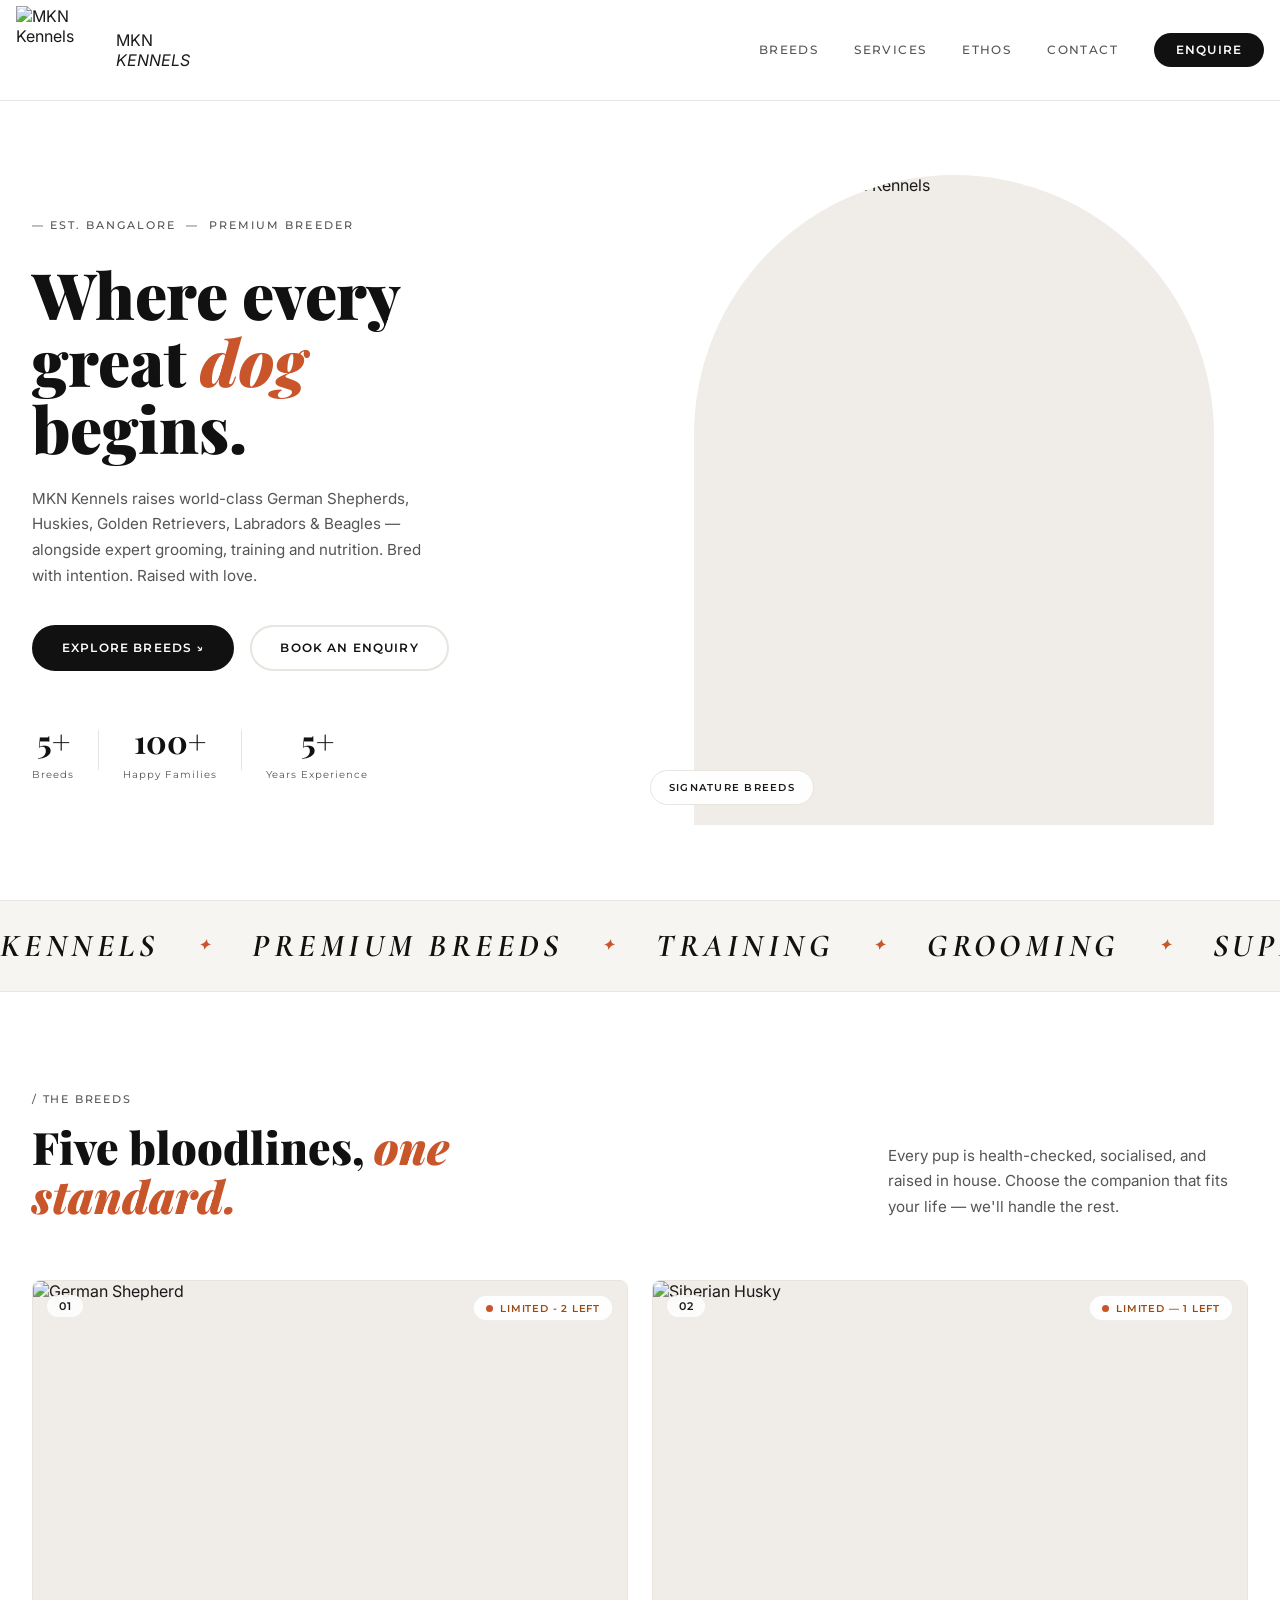
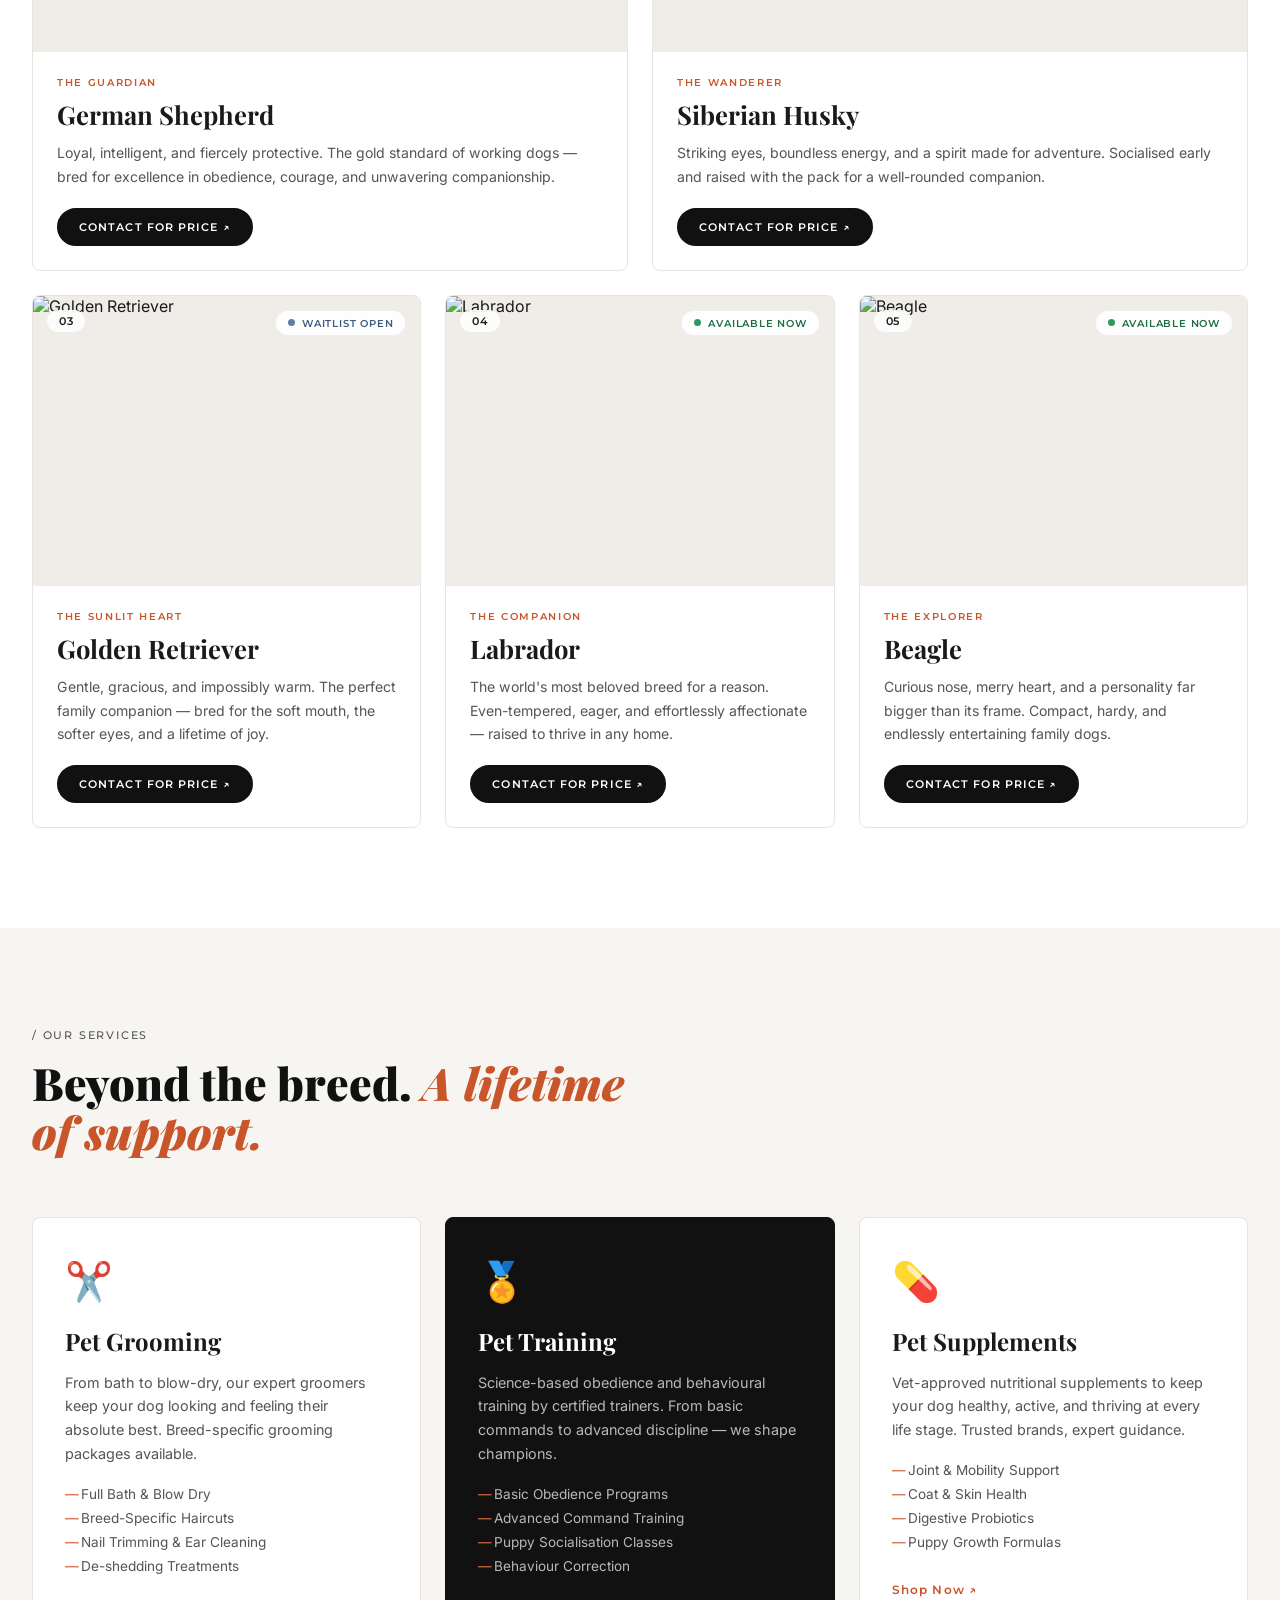
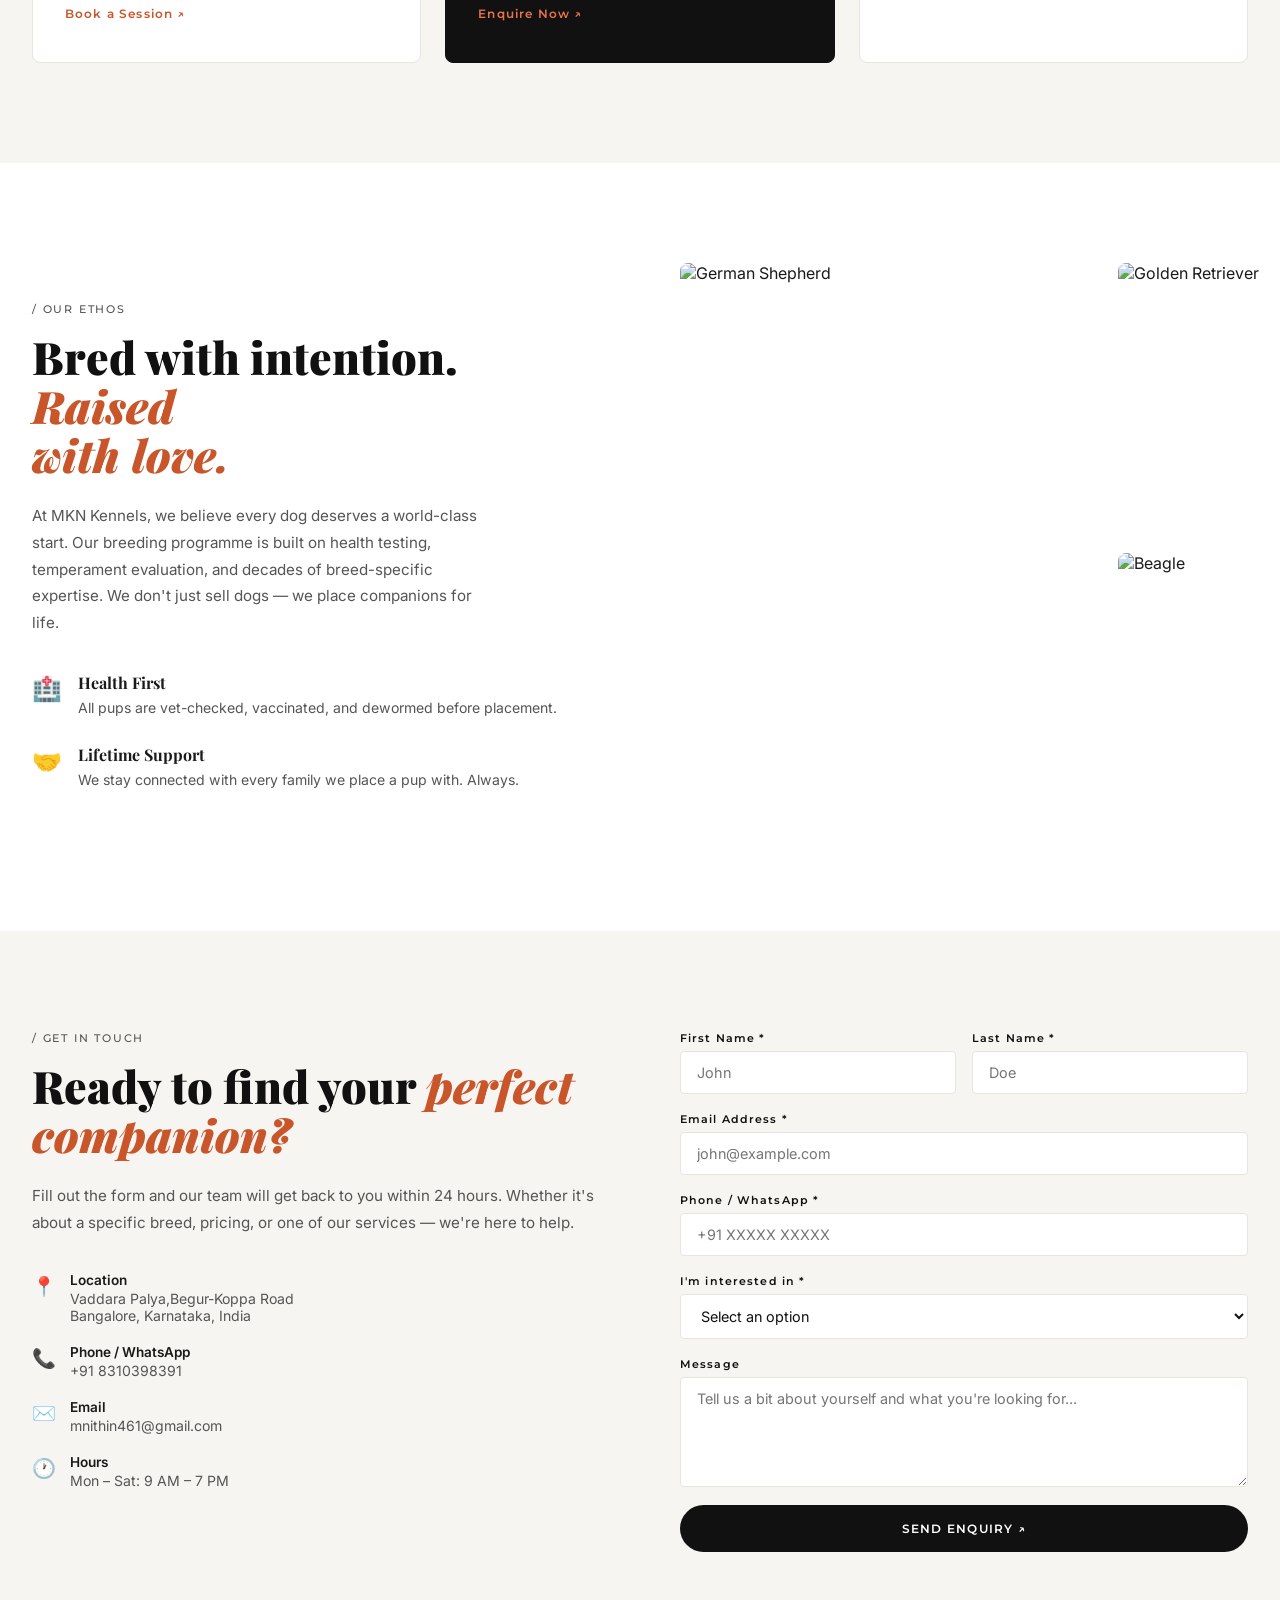
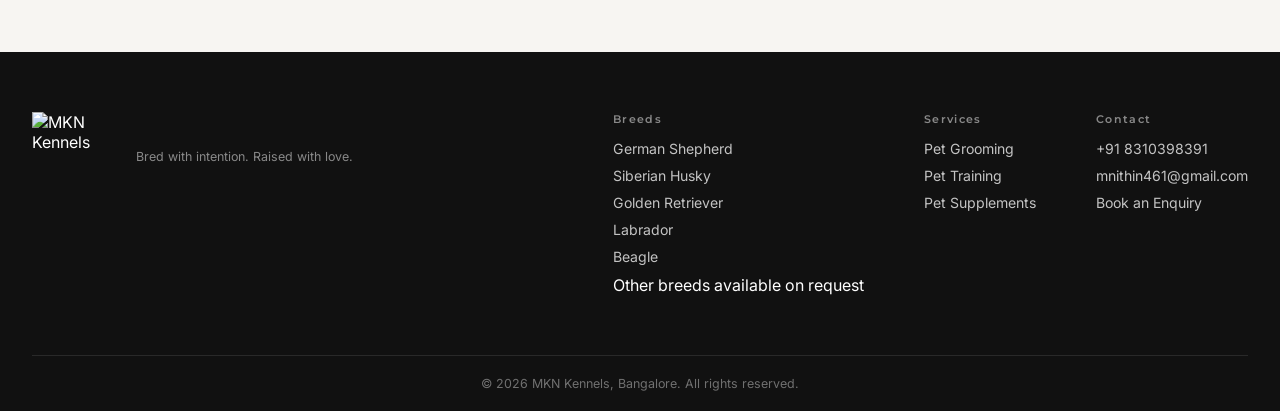
==== index.html @ b9feb721 "Add files via upload" ====
<!DOCTYPE html>
<html lang="en">
<head>
  <meta charset="UTF-8" />
  <link rel="icon" type="image/png" href="images/favicon.png" />
  <meta name="viewport" content="width=device-width, initial-scale=1.0" />
  <title>MKN Kennels — Premium Dog Breeders, Bangalore</title>
  <meta name="description" content="MKN Kennels — World-class German Shepherds, Huskies, Golden Retrievers, Labradors & Beagles. Expert grooming, training and nutrition. Bred with intention. Raised with love." />
  <link rel="preconnect" href="https://fonts.googleapis.com" />
  <link rel="preconnect" href="https://fonts.gstatic.com" crossorigin />
  <link href="https://fonts.googleapis.com/css2?family=Cormorant+Garamond:ital,wght@1,400;1,500;1,600;1,700&family=Playfair+Display:ital,wght@0,400;0,700;0,900;1,400;1,700&family=Inter:wght@300;400;500;600&family=Montserrat:wght@400;500;600;700&display=swap" rel="stylesheet" />
  <link rel="stylesheet" href="style.css" />
  <link rel="stylesheet" href="animations.css" />
</head>
<body>

  <!-- ===== NAVBAR ===== -->
  <header class="navbar" id="navbar">
    <div class="nav-inner">
      <a href="#home" class="nav-logo">
        <img src="images/logo-black.png" alt="MKN Kennels" class="logo-img" />
        <span class="logo-brand1">
          MKN<br/>
          <em>KENNELS</em><br/>
        </span>
      </a>
      <nav class="nav-links" id="navLinks">
        <a href="#breeds" class="nav-link">BREEDS</a>
        <a href="#services" class="nav-link">SERVICES</a>
        <a href="#ethos" class="nav-link">ETHOS</a>
        <a href="#contact" class="nav-link">CONTACT</a>
        <a href="#enquiry" class="nav-cta" id="enquireBtn">ENQUIRE</a>
      </nav>
      <button class="hamburger" id="hamburger" aria-label="Toggle menu">
        <span></span><span></span><span></span>
      </button>
    </div>
  </header>

  <!-- ===== HERO ===== -->
  <section class="hero" id="home">
    <div class="hero-content">
      <p class="hero-eyebrow">— EST. BANGALORE &nbsp;— &nbsp;PREMIUM BREEDER</p>
      <h1 class="hero-heading">
        Where every<br />
        great <em>dog</em><br />
        begins.
      </h1>
      <p class="hero-sub">MKN Kennels raises world-class German Shepherds, Huskies, Golden Retrievers, Labradors &amp; Beagles — alongside expert grooming, training and nutrition. Bred with intention. Raised with love.</p>
      <div class="hero-actions">
        <a href="#breeds" class="btn-dark">EXPLORE BREEDS ↘</a>
        <a href="#enquiry" class="btn-ghost">BOOK AN ENQUIRY</a>
      </div>
      <div class="hero-stats">
        <div class="stat">
          <span class="stat-num">5+</span>
          <span class="stat-label">Breeds</span>
        </div>
        <div class="stat-divider"></div>
        <div class="stat">
          <span class="stat-num">100+</span>
          <span class="stat-label">Happy Families</span>
        </div>
        <div class="stat-divider"></div>
        <div class="stat">
          <span class="stat-num">5+</span>
          <span class="stat-label">Years Experience</span>
        </div>
      </div>
    </div>
    <div class="hero-image-wrap">
      <div class="hero-image-frame">
        <img src="images/hero_dog.png" alt="Beautiful dog at MKN Kennels" class="hero-img" />
      </div>
      <div class="hero-badge">SIGNATURE BREEDS</div>
    </div>
  </section>

  <!-- ===== MARQUEE TICKER ===== -->
  <div class="marquee-wrap">
    <div class="marquee-track">
      <span>KENNELS</span><span class="dot">✦</span>
      <span>PREMIUM BREEDS</span><span class="dot">✦</span>
      <span>TRAINING</span><span class="dot">✦</span>
      <span>GROOMING</span><span class="dot">✦</span>
      <span>SUPPLEMENTS</span><span class="dot">✦</span>
      <span>KENNELS</span><span class="dot">✦</span>
      <span>PREMIUM BREEDS</span><span class="dot">✦</span>
      <span>TRAINING</span><span class="dot">✦</span>
      <span>GROOMING</span><span class="dot">✦</span>
      <span>SUPPLEMENTS</span><span class="dot">✦</span>
      <span>KENNELS</span><span class="dot">✦</span>
      <span>PREMIUM BREEDS</span><span class="dot">✦</span>
      <span>TRAINING</span><span class="dot">✦</span>
      <span>GROOMING</span><span class="dot">✦</span>
      <span>SUPPLEMENTS</span><span class="dot">✦</span>
    </div>
  </div>

  <!-- ===== BREEDS ===== -->
  <section class="breeds-section" id="breeds">
    <div class="breeds-header">
      <div class="breeds-header-left">
        <p class="section-label">/ THE BREEDS</p>
        <h2 class="section-heading">Five bloodlines, <em>one<br />standard.</em></h2>
      </div>
      <div class="breeds-header-right">
        <p>Every pup is health-checked, socialised, and raised in house. Choose the companion that fits your life — we'll handle the rest.</p>
      </div>
    </div>

    <!-- Top row: 2 breeds -->
    <div class="breeds-grid-top">
      <!-- German Shepherd -->
      <article class="breed-card breed-large" id="breed-gs">
        <div class="breed-img-wrap">
          <span class="breed-num">01</span>
          <img src="images/german_shepherd.png" alt="German Shepherd" class="breed-img" />
        </div>
        <div class="breed-info">
          <p class="breed-sub">THE GUARDIAN</p>
          <h3 class="breed-name">German Shepherd</h3>
          <p class="breed-desc">Loyal, intelligent, and fiercely protective. The gold standard of working dogs — bred for excellence in obedience, courage, and unwavering companionship.</p>
          <a href="#enquiry" class="btn-dark breed-btn">CONTACT FOR PRICE ↗</a>
        </div>
      </article>
      <!-- Husky -->
      <article class="breed-card breed-large" id="breed-husky">
        <div class="breed-img-wrap">
          <span class="breed-num">02</span>
          <img src="images/husky.png" alt="Siberian Husky" class="breed-img" />
        </div>
        <div class="breed-info">
          <p class="breed-sub">THE WANDERER</p>
          <h3 class="breed-name">Siberian Husky</h3>
          <p class="breed-desc">Striking eyes, boundless energy, and a spirit made for adventure. Socialised early and raised with the pack for a well-rounded companion.</p>
          <a href="#enquiry" class="btn-dark breed-btn">CONTACT FOR PRICE ↗</a>
        </div>
      </article>
    </div>

    <!-- Bottom row: 3 breeds -->
    <div class="breeds-grid-bottom">
      <!-- Golden Retriever -->
      <article class="breed-card" id="breed-gr">
        <div class="breed-img-wrap">
          <span class="breed-num">03</span>
          <img src="images/golden_retriever.png" alt="Golden Retriever" class="breed-img" />
        </div>
        <div class="breed-info">
          <p class="breed-sub">THE SUNLIT HEART</p>
          <h3 class="breed-name">Golden Retriever</h3>
          <p class="breed-desc">Gentle, gracious, and impossibly warm. The perfect family companion — bred for the soft mouth, the softer eyes, and a lifetime of joy.</p>
          <a href="#enquiry" class="btn-dark breed-btn">CONTACT FOR PRICE ↗</a>
        </div>
      </article>
      <!-- Labrador -->
      <article class="breed-card" id="breed-lab">
        <div class="breed-img-wrap">
          <span class="breed-num">04</span>
          <img src="images/labrador.png" alt="Labrador" class="breed-img" />
        </div>
        <div class="breed-info">
          <p class="breed-sub">THE COMPANION</p>
          <h3 class="breed-name">Labrador</h3>
          <p class="breed-desc">The world's most beloved breed for a reason. Even-tempered, eager, and effortlessly affectionate — raised to thrive in any home.</p>
          <a href="#enquiry" class="btn-dark breed-btn">CONTACT FOR PRICE ↗</a>
        </div>
      </article>
      <!-- Beagle -->
      <article class="breed-card" id="breed-beagle">
        <div class="breed-img-wrap">
          <span class="breed-num">05</span>
          <img src="images/beagle.png" alt="Beagle" class="breed-img" />
        </div>
        <div class="breed-info">
          <p class="breed-sub">THE EXPLORER</p>
          <h3 class="breed-name">Beagle</h3>
          <p class="breed-desc">Curious nose, merry heart, and a personality far bigger than its frame. Compact, hardy, and endlessly entertaining family dogs.</p>
          <a href="#enquiry" class="btn-dark breed-btn">CONTACT FOR PRICE ↗</a>
        </div>
      </article>
    </div>
  </section>

  <!-- ===== SERVICES ===== -->
  <section class="services-section" id="services">
    <div class="services-header">
      <p class="section-label">/ OUR SERVICES</p>
      <h2 class="section-heading">Beyond the breed. <em>A lifetime<br />of support.</em></h2>
    </div>
    <div class="services-grid">
      <!-- Grooming -->
      <div class="service-card" id="service-grooming">
        <div class="service-icon">✂️</div>
        <h3 class="service-title">Pet Grooming</h3>
        <p class="service-desc">From bath to blow-dry, our expert groomers keep your dog looking and feeling their absolute best. Breed-specific grooming packages available.</p>
        <ul class="service-list">
          <li>Full Bath & Blow Dry</li>
          <li>Breed-Specific Haircuts</li>
          <li>Nail Trimming & Ear Cleaning</li>
          <li>De-shedding Treatments</li>
        </ul>
        <a href="#enquiry" class="service-link">Book a Session ↗</a>
      </div>
      <!-- Training -->
      <div class="service-card service-card--accent" id="service-training">
        <div class="service-icon">🏅</div>
        <h3 class="service-title">Pet Training</h3>
        <p class="service-desc">Science-based obedience and behavioural training by certified trainers. From basic commands to advanced discipline — we shape champions.</p>
        <ul class="service-list">
          <li>Basic Obedience Programs</li>
          <li>Advanced Command Training</li>
          <li>Puppy Socialisation Classes</li>
          <li>Behaviour Correction</li>
        </ul>
        <a href="#enquiry" class="service-link">Enquire Now ↗</a>
      </div>
      <!-- Supplements -->
      <div class="service-card" id="service-supplements">
        <div class="service-icon">💊</div>
        <h3 class="service-title">Pet Supplements</h3>
        <p class="service-desc">Vet-approved nutritional supplements to keep your dog healthy, active, and thriving at every life stage. Trusted brands, expert guidance.</p>
        <ul class="service-list">
          <li>Joint & Mobility Support</li>
          <li>Coat & Skin Health</li>
          <li>Digestive Probiotics</li>
          <li>Puppy Growth Formulas</li>
        </ul>
        <a href="#enquiry" class="service-link">Shop Now ↗</a>
      </div>
    </div>
  </section>

  <!-- ===== ETHOS ===== -->
  <section class="ethos-section" id="ethos">
    <div class="ethos-inner">
      <div class="ethos-left">
        <p class="section-label">/ OUR ETHOS</p>
        <h2 class="section-heading">Bred with intention. <em>Raised<br />with love.</em></h2>
        <p class="ethos-body">At MKN Kennels, we believe every dog deserves a world-class start. Our breeding programme is built on health testing, temperament evaluation, and decades of breed-specific expertise. We don't just sell dogs — we place companions for life.</p>
        <div class="ethos-pillars">
          <div class="pillar">
            <span class="pillar-icon">🏥</span>
            <div>
              <strong>Health First</strong>
              <p>All pups are vet-checked, vaccinated, and dewormed before placement.</p>
            </div>
          </div>
          <div class="pillar">
            <span class="pillar-icon">🤝</span>
            <div>
              <strong>Lifetime Support</strong>
              <p>We stay connected with every family we place a pup with. Always.</p>
            </div>
          </div>
        </div>
      </div>
      <div class="ethos-right">
        <div class="ethos-image-grid">
          <img src="images/german_shepherd.png" alt="German Shepherd" class="ethos-img ethos-img-1" />
          <img src="images/golden_retriever.png" alt="Golden Retriever" class="ethos-img ethos-img-2" />
          <img src="images/beagle.png" alt="Beagle" class="ethos-img ethos-img-3" />
        </div>
      </div>
    </div>
  </section>

  <!-- ===== ENQUIRY FORM ===== -->
  <section class="enquiry-section" id="enquiry">
    <div class="enquiry-inner">
      <div class="enquiry-left">
        <p class="section-label">/ GET IN TOUCH</p>
        <h2 class="section-heading">Ready to find your <em>perfect<br />companion?</em></h2>
        <p class="enquiry-body">Fill out the form and our team will get back to you within 24 hours. Whether it's about a specific breed, pricing, or one of our services — we're here to help.</p>
        <!-- Contact Info -->
        <div class="contact-info" id="contact">
          <div class="contact-item">
            <span class="contact-icon">📍</span>
            <div>
              <strong>Location</strong>
              <p>Vaddara Palya,Begur-Koppa Road</p>
              <p>Bangalore, Karnataka, India</p>
            </div>
          </div>
          <div class="contact-item">
            <span class="contact-icon">📞</span>
            <div>
              <strong>Phone / WhatsApp</strong>
              <p><a href="tel:+918310398391">+91 8310398391</a></p>
            </div>
          </div>
          <div class="contact-item">
            <span class="contact-icon">✉️</span>
            <div>
              <strong>Email</strong>
              <p><a href="mailto:mnithin461@gmail.com">mnithin461@gmail.com</a></p>
            </div>
          </div>
          <div class="contact-item">
            <span class="contact-icon">🕐</span>
            <div>
              <strong>Hours</strong>
              <p>Mon – Sat: 9 AM – 7 PM</p>
            </div>
          </div>
        </div>
      </div>
      <div class="enquiry-right">
        <form class="enquiry-form" id="enquiryForm" novalidate>
          <div class="form-row">
            <div class="form-group">
              <label for="firstName">First Name *</label>
              <input type="text" id="firstName" name="firstName" placeholder="John" required />
            </div>
            <div class="form-group">
              <label for="lastName">Last Name *</label>
              <input type="text" id="lastName" name="lastName" placeholder="Doe" required />
            </div>
          </div>
          <div class="form-group">
            <label for="email">Email Address *</label>
            <input type="email" id="email" name="email" placeholder="john@example.com" required />
          </div>
          <div class="form-group">
            <label for="phone">Phone / WhatsApp *</label>
            <input type="tel" id="phone" name="phone" placeholder="+91 XXXXX XXXXX" required />
          </div>
          <div class="form-group">
            <label for="interest">I'm interested in *</label>
            <select id="interest" name="interest" required>
              <option value="" disabled selected>Select an option</option>
              <option value="german-shepherd">German Shepherd Puppy</option>
              <option value="husky">Siberian Husky Puppy</option>
              <option value="golden-retriever">Golden Retriever Puppy</option>
              <option value="labrador">Labrador Puppy</option>
              <option value="beagle">Beagle Puppy</option>
              <option value="other-breed">Other Breed / General Enquiry</option>
              <option value="grooming">Pet Grooming Service</option>
              <option value="training">Pet Training Service</option>
              <option value="supplements">Pet Supplements</option>
              <option value="other">Other / General Enquiry</option>
            </select>
          </div>
          <div class="form-group">
            <label for="message">Message</label>
            <textarea id="message" name="message" rows="4" placeholder="Tell us a bit about yourself and what you're looking for..."></textarea>
          </div>
          <button type="submit" class="btn-dark form-submit" id="submitBtn">SEND ENQUIRY ↗</button>
          <div class="form-success" id="formSuccess">
            <span>✅</span> Thank you! We'll be in touch within 24 hours.
          </div>
        </form>
      </div>
    </div>
  </section>

  <!-- ===== FOOTER ===== -->
  <footer class="footer">
    <div class="footer-inner">
      <div class="footer-brand">
        <img src="images/logo-gold.png" alt="MKN Kennels" class="footer-logo" />
        <div>
          <span class="footer-tagline">Bred with intention. Raised with love.</span>
        </div>
      </div>
      <div class="footer-links">
        <div class="footer-col">
          <h4>Breeds</h4>
          <a href="#breed-gs">German Shepherd</a>
          <a href="#breed-husky">Siberian Husky</a>
          <a href="#breed-gr">Golden Retriever</a>
          <a href="#breed-lab">Labrador</a>
          <a href="#breed-beagle">Beagle</a>
          <p> Other breeds available on request</p>
        </div>
        <div class="footer-col">
          <h4>Services</h4>
          <a href="#service-grooming">Pet Grooming</a>
          <a href="#service-training">Pet Training</a>
          <a href="#service-supplements">Pet Supplements</a>
        </div>
        <div class="footer-col">
          <h4>Contact</h4>
          <a href="tel:+918310398391">+91 8310398391</a>
          <a href="mailto:mnithin461@gmail.com">mnithin461@gmail.com</a>
          <a href="#enquiry">Book an Enquiry</a>
        </div>
      </div>
    </div>
    <div class="footer-bottom">
      <p>© 2026 MKN Kennels, Bangalore. All rights reserved.</p>
    </div>
  </footer>

  <script src="breeds.js"></script>
  <script src="script.js"></script>
</body>
</html>
---- style.css ----
/* ===== RESET & BASE ===== */
*, *::before, *::after { box-sizing: border-box; margin: 0; padding: 0; }
html { scroll-behavior: smooth; font-size: 16px; }
body { font-family: 'Inter', sans-serif; background: #fff; color: #1a1a1a; overflow-x: hidden; }
img { display: block; max-width: 100%; }
a { text-decoration: none; color: inherit; }

/* ===== DESIGN TOKENS ===== */
:root {
  --accent: #C9552A;
  --accent-light: #e8734a;
  --dark: #111111;
  --mid: #555;
  --light-bg: #f7f5f2;
  --border: #e8e4df;
  --radius: 4px;
  --serif: 'Playfair Display', serif;
  --sans: 'Inter', sans-serif;
  --caps: 'Montserrat', sans-serif;
}

/* ===== NAVBAR ===== */
.navbar {
  position: fixed; top: 0; left: 0; right: 0; z-index: 100;
  background: rgba(255,255,255,0.96);
  backdrop-filter: blur(0.1px);
  border-bottom: 1px solid var(--border);
  transition: box-shadow 0.3s;
}
.navbar.scrolled { box-shadow: 0 2px 20px rgba(0,0,0,0.08); }
.nav-inner {
  width: 100%;
  margin: 0;
  padding: 0 16px;
  display: flex; align-items: center; justify-content: space-between;
  height: 100px;
}
.nav-logo { display: flex; align-items: center; gap: 12px; }
.logo-img { width: 88px; height: 88px; object-fit: contain; }
.brand-name {
    display: flex;
    flex-direction: column;
    justify-content: center;
    line-height: 0.9;
}

.brand-top {
    font-size: 34px;
    font-weight: 900;
    color: #ff8c00;
    text-transform: uppercase;
}

.brand-bottom {
    font-size: 16px;
    font-weight: 700;
    color: #f5f5f5;
    letter-spacing: 4px;
    text-transform: uppercase;
}
.nav-links { display: flex; align-items: center; gap: 36px; }
.nav-link {
  font-family: var(--caps); font-size: 0.72rem; font-weight: 500;
  letter-spacing: 0.12em; color: var(--mid);
  transition: color 0.2s;
}
.nav-link:hover { color: var(--dark); }
.nav-cta {
  font-family: var(--caps); font-size: 0.72rem; font-weight: 600;
  letter-spacing: 0.1em; background: var(--dark); color: #fff;
  padding: 10px 22px; border-radius: 100px;
  transition: background 0.2s, transform 0.2s;
}
.nav-cta:hover { background: var(--accent); transform: translateY(-1px); }
.hamburger {
  display: none; flex-direction: column; gap: 5px;
  background: none; border: none; cursor: pointer; padding: 4px;
}
.hamburger span {
  display: block; width: 24px; height: 2px; background: var(--dark);
  transition: all 0.3s;
}
.hamburger.open span:nth-child(1) { transform: translateY(7px) rotate(45deg); }
.hamburger.open span:nth-child(2) { opacity: 0; }
.hamburger.open span:nth-child(3) { transform: translateY(-7px) rotate(-45deg); }

/* ===== HERO ===== */
.hero {
  min-height: 100vh; padding-top: 100px;
  display: grid; grid-template-columns: 1fr 1fr;
  align-items: center; max-width: 1280px; margin: 0 auto;
  padding-left: 32px; padding-right: 32px;
  gap: 40px;
}
.hero-content { padding: 60px 0; }
.hero-eyebrow {
  font-family: var(--caps); font-size: 0.7rem; font-weight: 500;
  letter-spacing: 0.18em; color: var(--mid); margin-bottom: 28px;
  display: flex; align-items: center; gap: 8px;
}
.hero-heading {
  font-family: var(--serif); font-size: clamp(2.8rem, 5vw, 4.2rem);
  font-weight: 900; line-height: 1.05; margin-bottom: 24px; color: var(--dark);
}
.hero-heading em { font-style: italic; color: var(--accent); }
.hero-sub { font-size: 0.95rem; line-height: 1.7; color: var(--mid); max-width: 400px; margin-bottom: 36px; }
.hero-actions { display: flex; gap: 16px; flex-wrap: wrap; margin-bottom: 48px; }
.btn-dark {
  font-family: var(--caps); font-size: 0.72rem; font-weight: 600;
  letter-spacing: 0.1em; background: var(--dark); color: #fff;
  padding: 14px 28px; border-radius: 100px; border: 2px solid var(--dark);
  cursor: pointer; transition: all 0.25s; display: inline-block;
}
.btn-dark:hover { background: var(--accent); border-color: var(--accent); transform: translateY(-2px); }
.btn-ghost {
  font-family: var(--caps); font-size: 0.72rem; font-weight: 600;
  letter-spacing: 0.1em; background: transparent; color: var(--dark);
  padding: 14px 28px; border-radius: 100px; border: 2px solid var(--border);
  cursor: pointer; transition: all 0.25s; display: inline-block;
}
.btn-ghost:hover { border-color: var(--dark); }
.hero-stats { display: flex; align-items: center; gap: 24px; }
.stat { text-align: center; }
.stat-num { font-family: var(--serif); font-size: 2rem; font-weight: 700; color: var(--dark); display: block; }
.stat-label { font-family: var(--caps); font-size: 0.65rem; letter-spacing: 0.1em; color: var(--mid); }
.stat-divider { width: 1px; height: 40px; background: var(--border); }
.hero-image-wrap { position: relative; display: flex; justify-content: center; align-items: flex-end; padding: 60px 0; }
.hero-image-frame {
  width: 100%; max-width: 520px;
  border-radius: 260px 260px 0 0;
  overflow: hidden; background: #f0ece8;
  aspect-ratio: 4/5;
}
.hero-img { width: 100%; height: 100%; object-fit: cover; }
.hero-badge {
  position: absolute; bottom: 80px; left: -10px;
  font-family: var(--caps); font-size: 0.65rem; font-weight: 600;
  letter-spacing: 0.12em; background: rgba(255,255,255,0.92);
  border: 1px solid var(--border); padding: 10px 18px;
  border-radius: 100px; backdrop-filter: blur(4px);
}

/* ===== MARQUEE ===== */
.marquee-wrap {
  background: var(--light-bg); border-top: 1px solid var(--border); border-bottom: 1px solid var(--border);
  overflow: hidden; padding: 32px 0;
}
.marquee-track {
  display: flex; gap: 40px; align-items: center;
  animation: marquee 25s linear infinite;
  width: max-content;
  white-space: nowrap;
}
.marquee-track span {
  font-family: 'Cormorant Garamond', serif; font-size: 2.0rem; font-weight: 800;
  font-style: italic; letter-spacing: 0.14em; color: var(--dark); text-transform: uppercase;
  line-height: 0.8;
}
.marquee-track .dot { color: var(--accent); font-size: 0.9rem; }
@keyframes marquee { from { transform: translateX(0); } to { transform: translateX(-33.33%); } }

/* ===== SECTION COMMON ===== */
.section-label {
  font-family: var(--caps); font-size: 0.7rem; font-weight: 500;
  letter-spacing: 0.16em; color: var(--mid); margin-bottom: 16px;
}
.section-heading {
  font-family: var(--serif); font-size: clamp(2rem, 3.5vw, 3rem);
  font-weight: 900; line-height: 1.1; color: var(--dark);
}
.section-heading em { font-style: italic; color: var(--accent); }

/* ===== BREEDS ===== */
.breeds-section { max-width: 1280px; margin: 0 auto; padding: 100px 32px; }
.breeds-header {
  display: flex; justify-content: space-between; align-items: flex-end;
  margin-bottom: 60px; gap: 40px; flex-wrap: wrap;
}
.breeds-header-right { max-width: 360px; font-size: 0.95rem; line-height: 1.7; color: var(--mid); }
.breeds-grid-top { display: grid; grid-template-columns: 1fr 1fr; gap: 24px; margin-bottom: 24px; }
.breeds-grid-bottom { display: grid; grid-template-columns: repeat(3, 1fr); gap: 24px; }
.breed-card {
  background: #fff; border: 1px solid var(--border); border-radius: 8px;
  overflow: hidden; transition: transform 0.3s, box-shadow 0.3s;
}
.breed-card:hover { transform: translateY(-6px); box-shadow: 0 20px 50px rgba(0,0,0,0.1); }
.breed-img-wrap { position: relative; aspect-ratio: 4/3; overflow: hidden; background: #f0ece8; }
.breed-large .breed-img-wrap { aspect-ratio: 16/10; }
.breed-img { width: 100%; height: 100%; object-fit: cover; transition: transform 0.5s; }
.breed-card:hover .breed-img { transform: scale(1.04); }
.breed-num {
  position: absolute; top: 14px; left: 14px; z-index: 2;
  font-family: var(--caps); font-size: 0.7rem; font-weight: 600;
  background: rgba(255,255,255,0.85); border-radius: 100px;
  padding: 4px 12px; letter-spacing: 0.06em;
  backdrop-filter: blur(4px);
}
.breed-availability {
  position: absolute; top: 14px; right: 14px; z-index: 2;
  display: inline-flex; align-items: center; gap: 7px;
  font-family: var(--caps); font-size: 0.62rem; font-weight: 600;
  letter-spacing: 0.08em; text-transform: uppercase;
  padding: 6px 12px; border-radius: 100px;
  background: rgba(255,255,255,0.92); backdrop-filter: blur(4px);
  border: 1px solid rgba(0,0,0,0.06);
}
.breed-availability-dot {
  width: 7px; height: 7px; border-radius: 50%; flex-shrink: 0;
}
.breed-availability--available { color: #1f6b45; }
.breed-availability--available .breed-availability-dot { background: #2d9a62; }
.breed-availability--limited { color: #9a4a12; }
.breed-availability--limited .breed-availability-dot { background: var(--accent); }
.breed-availability--waitlist { color: #3d5a80; }
.breed-availability--waitlist .breed-availability-dot { background: #5b7fa5; }
.breed-availability--unavailable { color: #666; }
.breed-availability--unavailable .breed-availability-dot { background: #999; }
.breed-card--unavailable { opacity: 0.82; }
.breed-card--unavailable .breed-btn {
  background: #888; pointer-events: none; cursor: not-allowed;
}
.breed-info { padding: 24px; }
.breed-sub {
  font-family: var(--caps); font-size: 0.65rem; font-weight: 600;
  letter-spacing: 0.16em; color: var(--accent); margin-bottom: 8px; text-transform: uppercase;
}
.breed-name { font-family: var(--serif); font-size: 1.6rem; font-weight: 700; margin-bottom: 10px; }
.breed-desc { font-size: 0.88rem; line-height: 1.65; color: var(--mid); margin-bottom: 20px; }
.breed-btn { font-size: 0.68rem; padding: 10px 20px; }

/* ===== SERVICES ===== */
.services-section { background: var(--light-bg); padding: 100px 32px; }
.services-header { max-width: 1280px; margin: 0 auto 60px; }
.services-grid {
  max-width: 1280px; margin: 0 auto;
  display: grid; grid-template-columns: repeat(3, 1fr); gap: 24px;
}
.service-card {
  background: #fff; border: 1px solid var(--border); border-radius: 8px;
  padding: 40px 32px; transition: transform 0.3s, box-shadow 0.3s;
}
.service-card:hover { transform: translateY(-6px); box-shadow: 0 20px 50px rgba(0,0,0,0.08); }
.service-card--accent { background: var(--dark); color: #fff; border-color: var(--dark); }
.service-card--accent .service-desc,
.service-card--accent .service-list li { color: rgba(255,255,255,0.7); }
.service-card--accent .service-link { color: var(--accent-light); }
.service-icon { font-size: 2.4rem; margin-bottom: 20px; }
.service-title { font-family: var(--serif); font-size: 1.5rem; font-weight: 700; margin-bottom: 14px; }
.service-desc { font-size: 0.9rem; line-height: 1.65; color: var(--mid); margin-bottom: 20px; }
.service-list { list-style: none; margin-bottom: 28px; display: flex; flex-direction: column; gap: 8px; }
.service-list li {
  font-size: 0.85rem; color: var(--mid); padding-left: 16px; position: relative;
}
.service-list li::before { content: '—'; position: absolute; left: 0; color: var(--accent); }
.service-card--accent .service-list li::before { color: var(--accent-light); }
.service-link {
  font-family: var(--caps); font-size: 0.72rem; font-weight: 600;
  letter-spacing: 0.1em; color: var(--accent);
  transition: gap 0.2s; display: inline-block;
}
.service-link:hover { text-decoration: underline; }

/* ===== ETHOS ===== */
.ethos-section { padding: 100px 32px; }
.ethos-inner {
  max-width: 1280px; margin: 0 auto;
  display: grid; grid-template-columns: 1fr 1fr; gap: 80px; align-items: center;
}
.ethos-body { font-size: 0.95rem; line-height: 1.75; color: var(--mid); margin: 24px 0 36px; max-width: 460px; }
.ethos-pillars { display: flex; flex-direction: column; gap: 24px; }
.pillar { display: flex; align-items: flex-start; gap: 16px; }
.pillar-icon { font-size: 1.5rem; flex-shrink: 0; margin-top: 2px; }
.pillar strong { font-family: var(--serif); font-size: 1rem; display: block; margin-bottom: 4px; }
.pillar p { font-size: 0.88rem; color: var(--mid); line-height: 1.6; }
.ethos-image-grid {
  display: grid; grid-template-columns: 1fr 1fr;
  grid-template-rows: auto auto; gap: 12px;
}
.ethos-img { width: 100%; object-fit: cover; border-radius: 8px; }
.ethos-img-1 { grid-column: 1; grid-row: 1 / 3; aspect-ratio: 3/4; }
.ethos-img-2 { grid-column: 2; grid-row: 1; aspect-ratio: 1; }
.ethos-img-3 { grid-column: 2; grid-row: 2; aspect-ratio: 1; }

/* ===== ENQUIRY ===== */
.enquiry-section { background: var(--light-bg); padding: 100px 32px; }
.enquiry-inner {
  max-width: 1280px; margin: 0 auto;
  display: grid; grid-template-columns: 1fr 1fr; gap: 80px;
}
.enquiry-body { font-size: 0.95rem; line-height: 1.75; color: var(--mid); margin: 24px 0 36px; }
.contact-info { display: flex; flex-direction: column; gap: 20px; }
.contact-item { display: flex; align-items: flex-start; gap: 14px; }
.contact-icon { font-size: 1.2rem; flex-shrink: 0; margin-top: 2px; }
.contact-item strong { font-size: 0.85rem; font-weight: 600; display: block; margin-bottom: 2px; }
.contact-item p, .contact-item a { font-size: 0.88rem; color: var(--mid); }
.contact-item a:hover { color: var(--accent); }

/* FORM */
.enquiry-form { display: flex; flex-direction: column; gap: 18px; }
.form-row { display: grid; grid-template-columns: 1fr 1fr; gap: 16px; }
.form-group { display: flex; flex-direction: column; gap: 6px; }
.form-group label { font-family: var(--caps); font-size: 0.7rem; font-weight: 600; letter-spacing: 0.1em; color: var(--dark); }
.form-group input, .form-group select, .form-group textarea {
  border: 1.5px solid var(--border); border-radius: var(--radius);
  padding: 12px 16px; font-family: var(--sans); font-size: 0.9rem; color: var(--dark);
  background: #fff; transition: border-color 0.2s, box-shadow 0.2s;
  outline: none; width: 100%;
}
.form-group input:focus, .form-group select:focus, .form-group textarea:focus {
  border-color: var(--dark); box-shadow: 0 0 0 3px rgba(17,17,17,0.06);
}
.form-group textarea { resize: vertical; min-height: 110px; }
.form-submit { width: 100%; justify-content: center; font-size: 0.78rem; padding: 16px; border: none; }
.form-success {
  display: none; background: #edf7f0; border: 1px solid #b2e0c2;
  color: #1a6e36; padding: 14px 20px; border-radius: var(--radius);
  font-size: 0.9rem; align-items: center; gap: 8px;
}
.form-success.show { display: flex; }

/* ===== FOOTER ===== */
.footer { background: var(--dark); color: #fff; padding: 60px 32px 0; }
.footer-inner {
  max-width: 1280px; margin: 0 auto;
  display: flex; justify-content: space-between; gap: 60px;
  padding-bottom: 60px; border-bottom: 1px solid rgba(255,255,255,0.1);
  flex-wrap: wrap;
}
.footer-brand { display: flex; align-items: center; gap: 14px; align-self: flex-start; }
.footer-logo { width: 90px; height: 90px; object-fit: contain; }
.footer-tagline { display: block; font-size: 0.78rem; color: rgba(255,255,255,0.5); }
.footer-links { display: flex; gap: 60px; flex-wrap: wrap; }
.footer-col { display: flex; flex-direction: column; gap: 10px; }
.footer-col h4 { font-family: var(--caps); font-size: 0.7rem; font-weight: 600; letter-spacing: 0.12em; color: rgba(255,255,255,0.5); margin-bottom: 4px; }
.footer-col a { font-size: 0.88rem; color: rgba(255,255,255,0.75); transition: color 0.2s; }
.footer-col a:hover { color: var(--accent-light); }
.footer-bottom { max-width: 1280px; margin: 0 auto; padding: 20px 0; text-align: center; }
.footer-bottom p { font-size: 0.78rem; color: rgba(255,255,255,0.4); }

/* ===== RESPONSIVE ===== */
@media (max-width: 1024px) {
  .breeds-grid-bottom { grid-template-columns: 1fr 1fr; }
  .services-grid { grid-template-columns: 1fr 1fr; }
  .ethos-inner { gap: 48px; }
}

@media (max-width: 768px) {
  .nav-links { display: none; flex-direction: column; position: absolute; top: 72px; left: 0; right: 0; background: #fff; padding: 20px 32px 32px; border-bottom: 1px solid var(--border); gap: 20px; }
  .nav-links.open { display: flex; }
  .hamburger { display: flex; }

  .hero { grid-template-columns: 1fr; min-height: auto; padding: 100px 24px 60px; text-align: center; }
  .hero-image-wrap { display: none; }
  .hero-sub { max-width: 100%; }
  .hero-eyebrow { justify-content: center; }
  .hero-actions { justify-content: center; }
  .hero-stats { justify-content: center; }

  .breeds-section { padding: 60px 24px; }
  .breeds-header { flex-direction: column; align-items: flex-start; margin-bottom: 36px; }
  .breeds-grid-top { grid-template-columns: 1fr; }
  .breeds-grid-bottom { grid-template-columns: 1fr; }

  .services-section { padding: 60px 24px; }
  .services-grid { grid-template-columns: 1fr; }

  .ethos-section { padding: 60px 24px; }
  .ethos-inner { grid-template-columns: 1fr; gap: 40px; }
  .ethos-image-grid { display: grid; grid-template-columns: 1fr 1fr; }
  .ethos-img-1 { grid-column: 1 / 3; grid-row: 1; aspect-ratio: 16/9; }
  .ethos-img-2 { grid-column: 1; grid-row: 2; aspect-ratio: 1; }
  .ethos-img-3 { grid-column: 2; grid-row: 2; aspect-ratio: 1; }

  .enquiry-section { padding: 60px 24px; }
  .enquiry-inner { grid-template-columns: 1fr; gap: 40px; }
  .form-row { grid-template-columns: 1fr; }

  .footer { padding: 40px 24px 0; }
  .footer-inner { flex-direction: column; gap: 40px; }
  .footer-links { gap: 30px; }
}

@media (max-width: 480px) {
  .nav-inner { padding: 0 12px; }
  .logo-brand { font-size: 0.85rem; letter-spacing: 0.08em; }
  .hero { padding: 90px 20px 50px; }
  .hero-stats { flex-wrap: wrap; gap: 16px; }
  .breeds-section, .services-section, .ethos-section, .enquiry-section { padding: 50px 20px; }
  .footer { padding: 40px 20px 0; }
}
---- animations.css ----
/* Fade-in animation for scroll observer */
.fade-in { opacity: 0; transform: translateY(24px); transition: opacity 0.6s ease, transform 0.6s ease; }
.fade-in.visible { opacity: 1; transform: translateY(0); }

/* Active nav link */
.nav-link.active { color: var(--dark); font-weight: 600; }
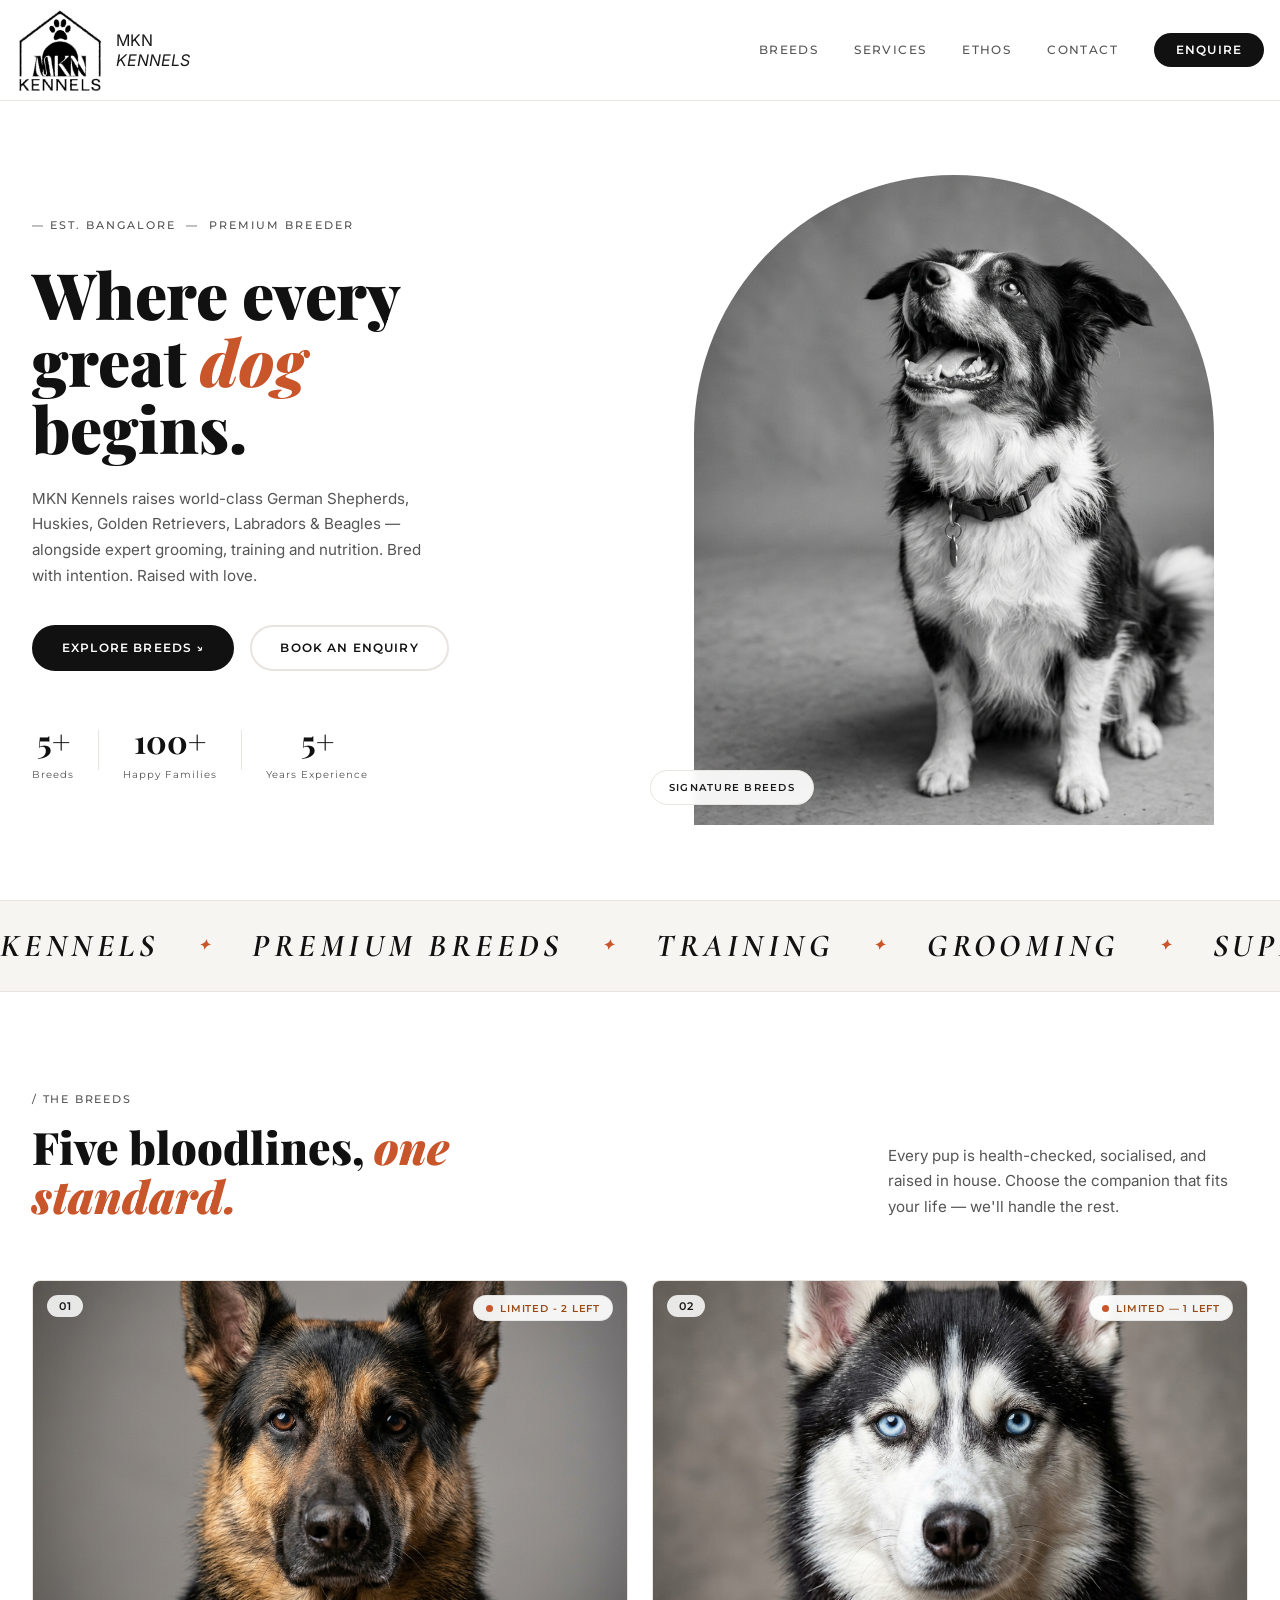
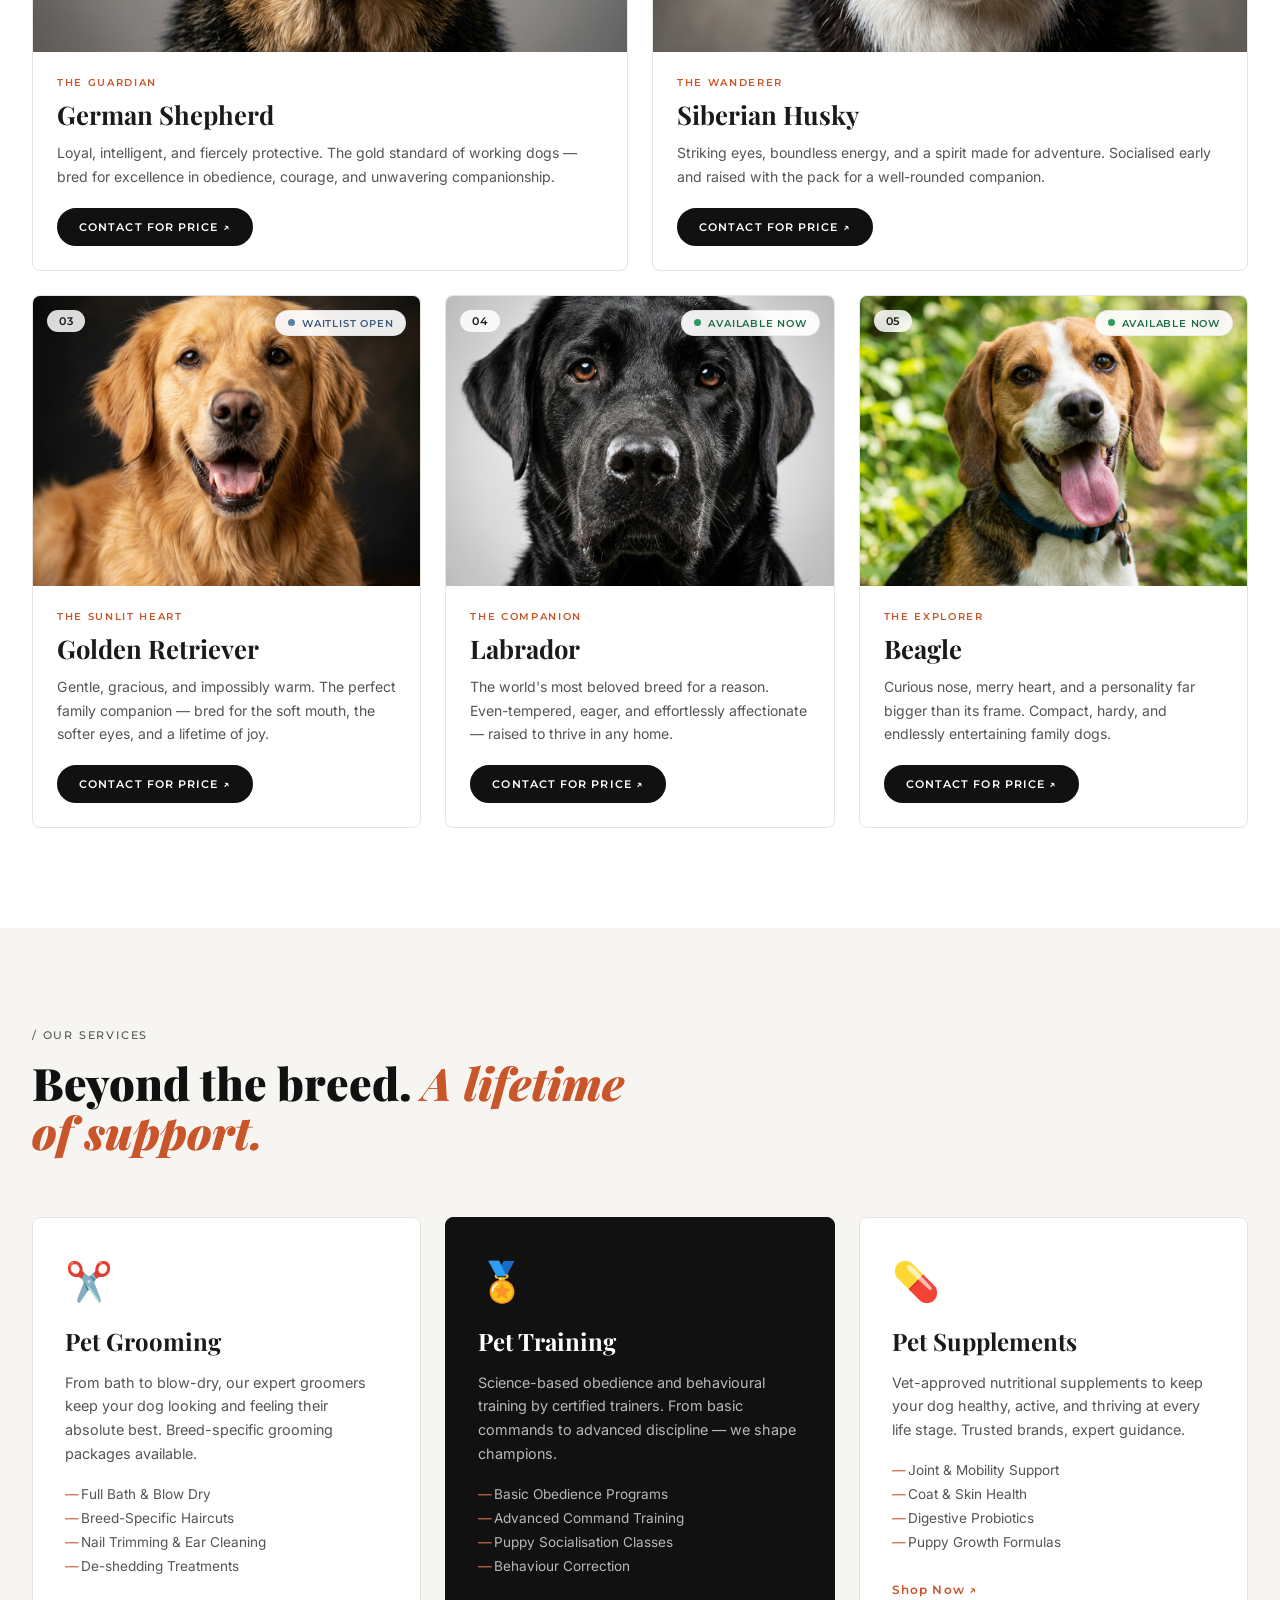
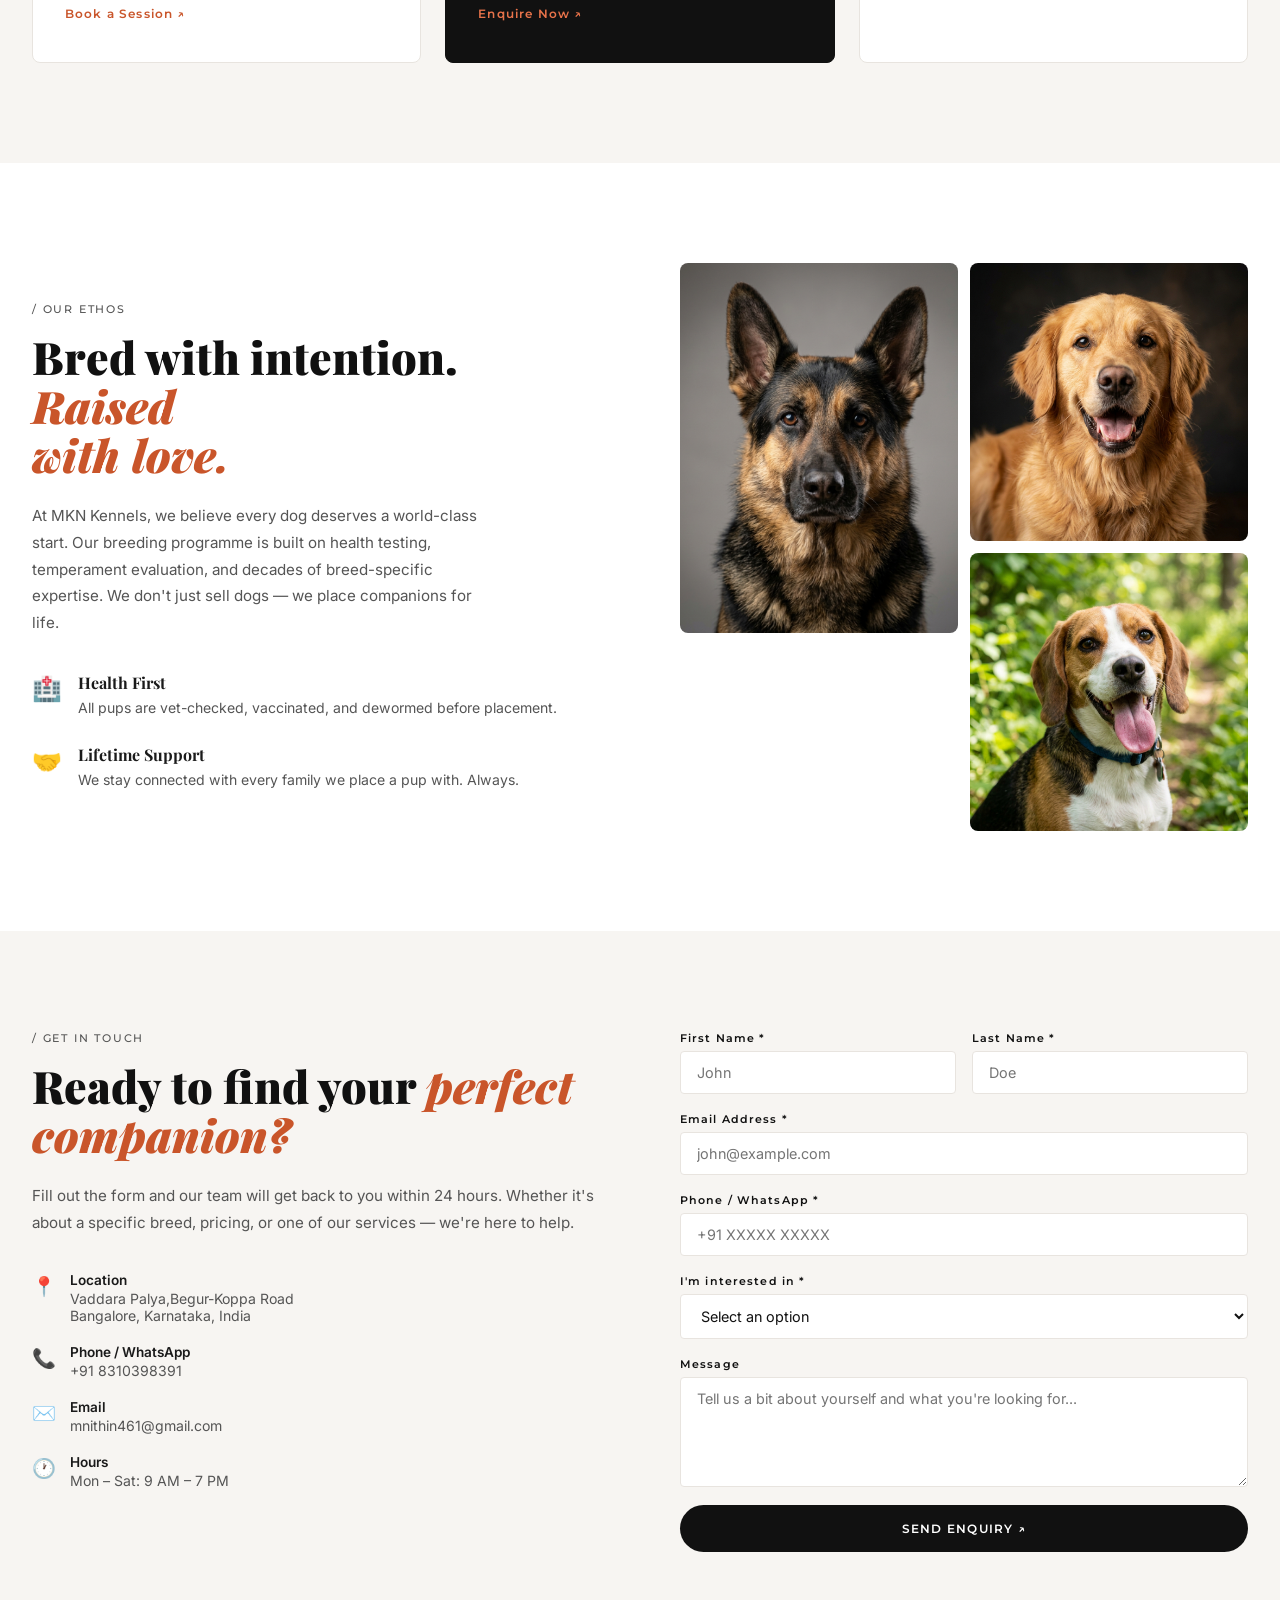
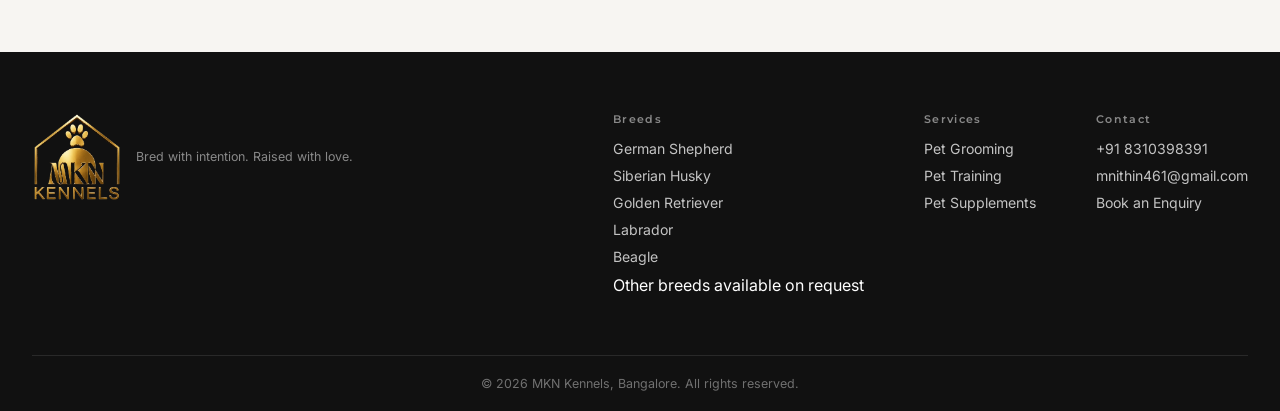
==== commit a8eb11f3: "Add Google site verification meta tag Added Google site verification meta tag for SEO." ====
--- a/index.html
+++ b/index.html
@@ -2,6 +2,7 @@
 <html lang="en">
 <head>
   <meta charset="UTF-8" />
+  <meta name="google-site-verification" content="ceq79CkXztHYLomNCrkA1kfZ7HNwVMMCYYRp2NyStNw" />
   <link rel="icon" type="image/png" href="images/favicon.png" />
   <meta name="viewport" content="width=device-width, initial-scale=1.0" />
   <title>MKN Kennels — Premium Dog Breeders, Bangalore</title>
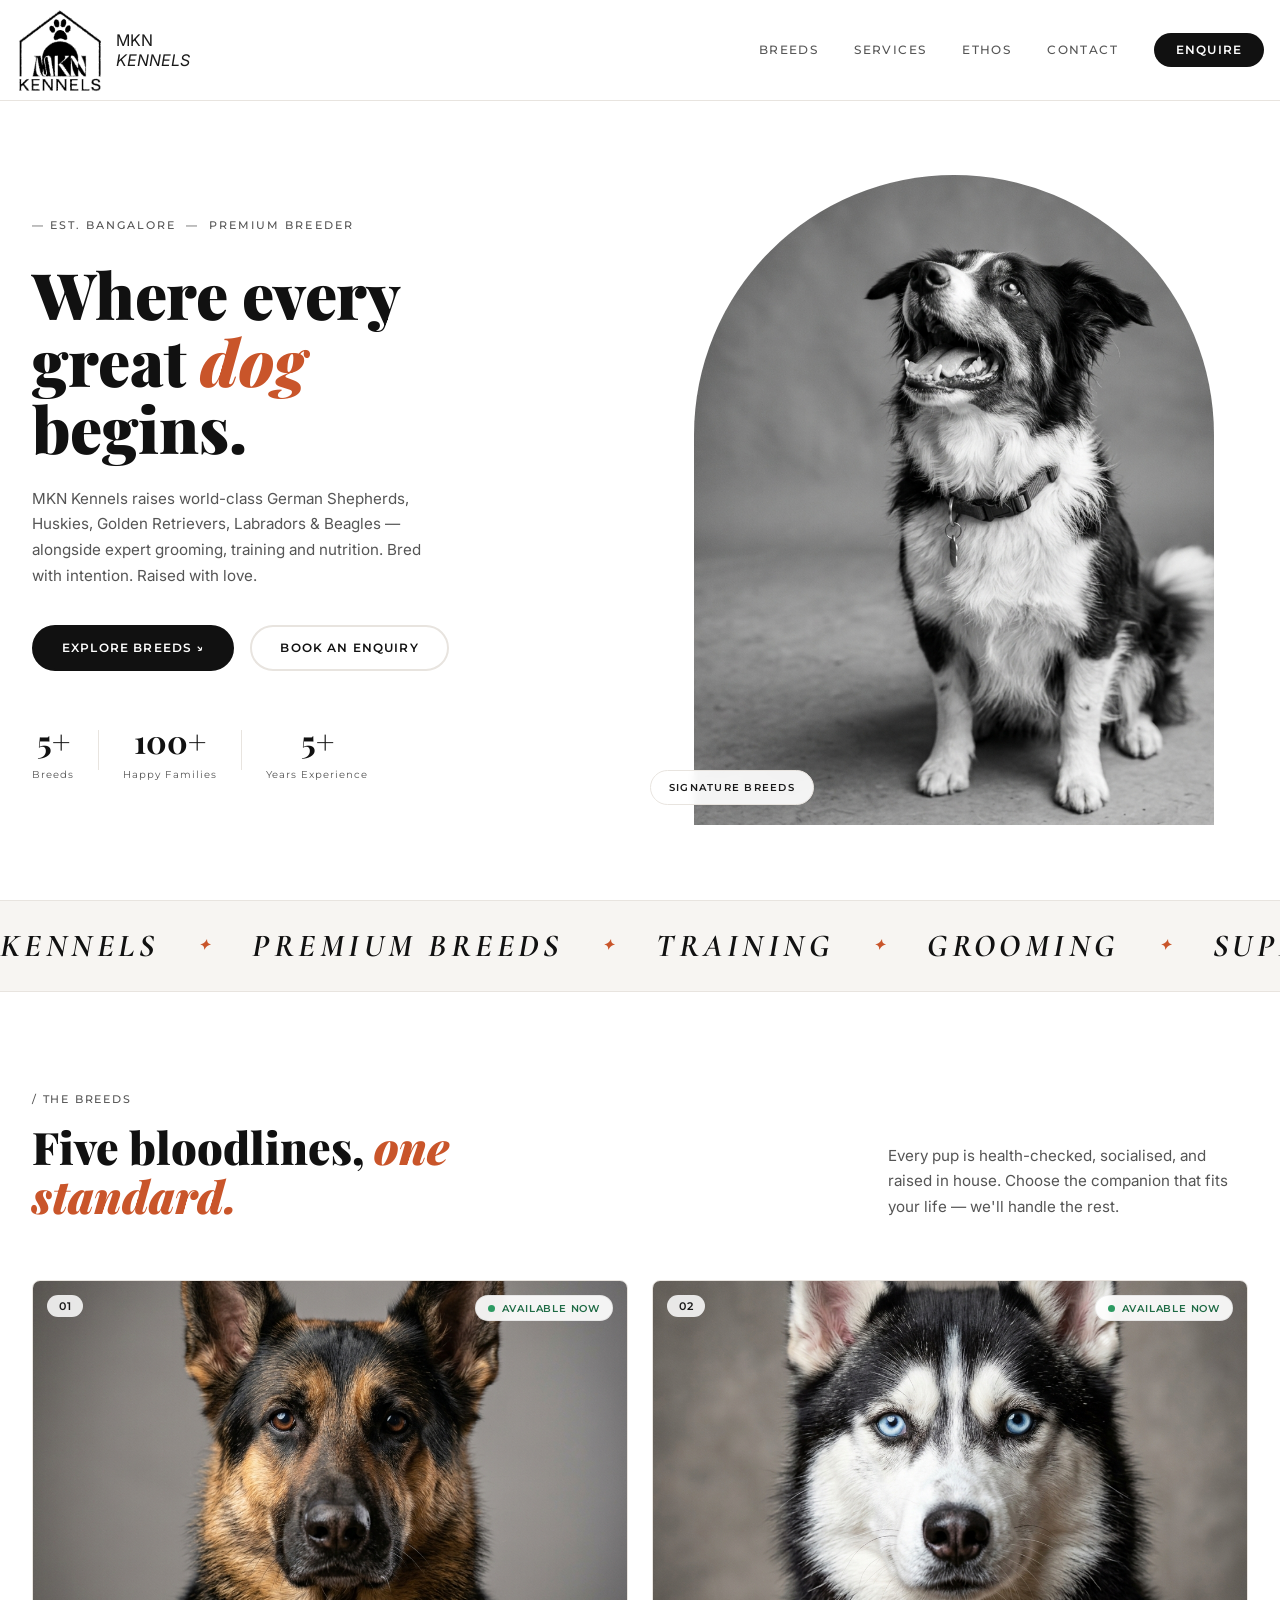
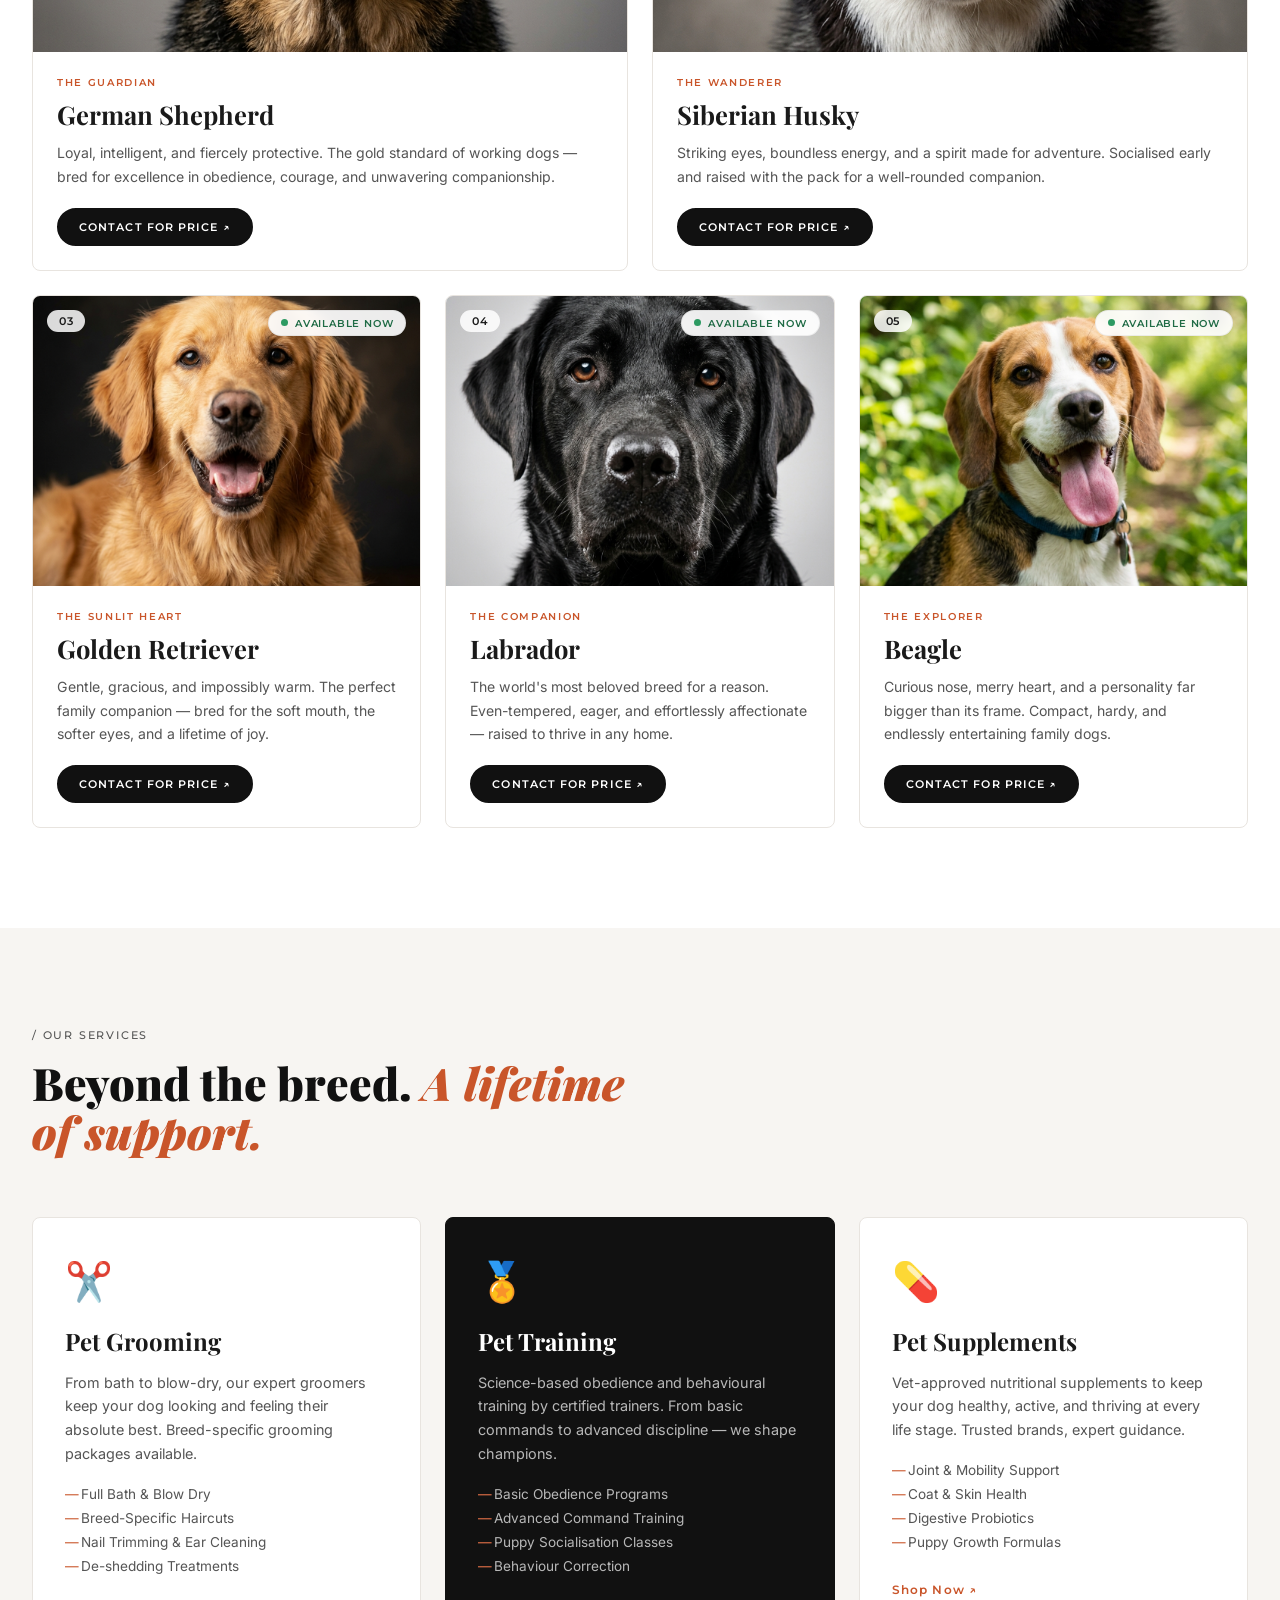
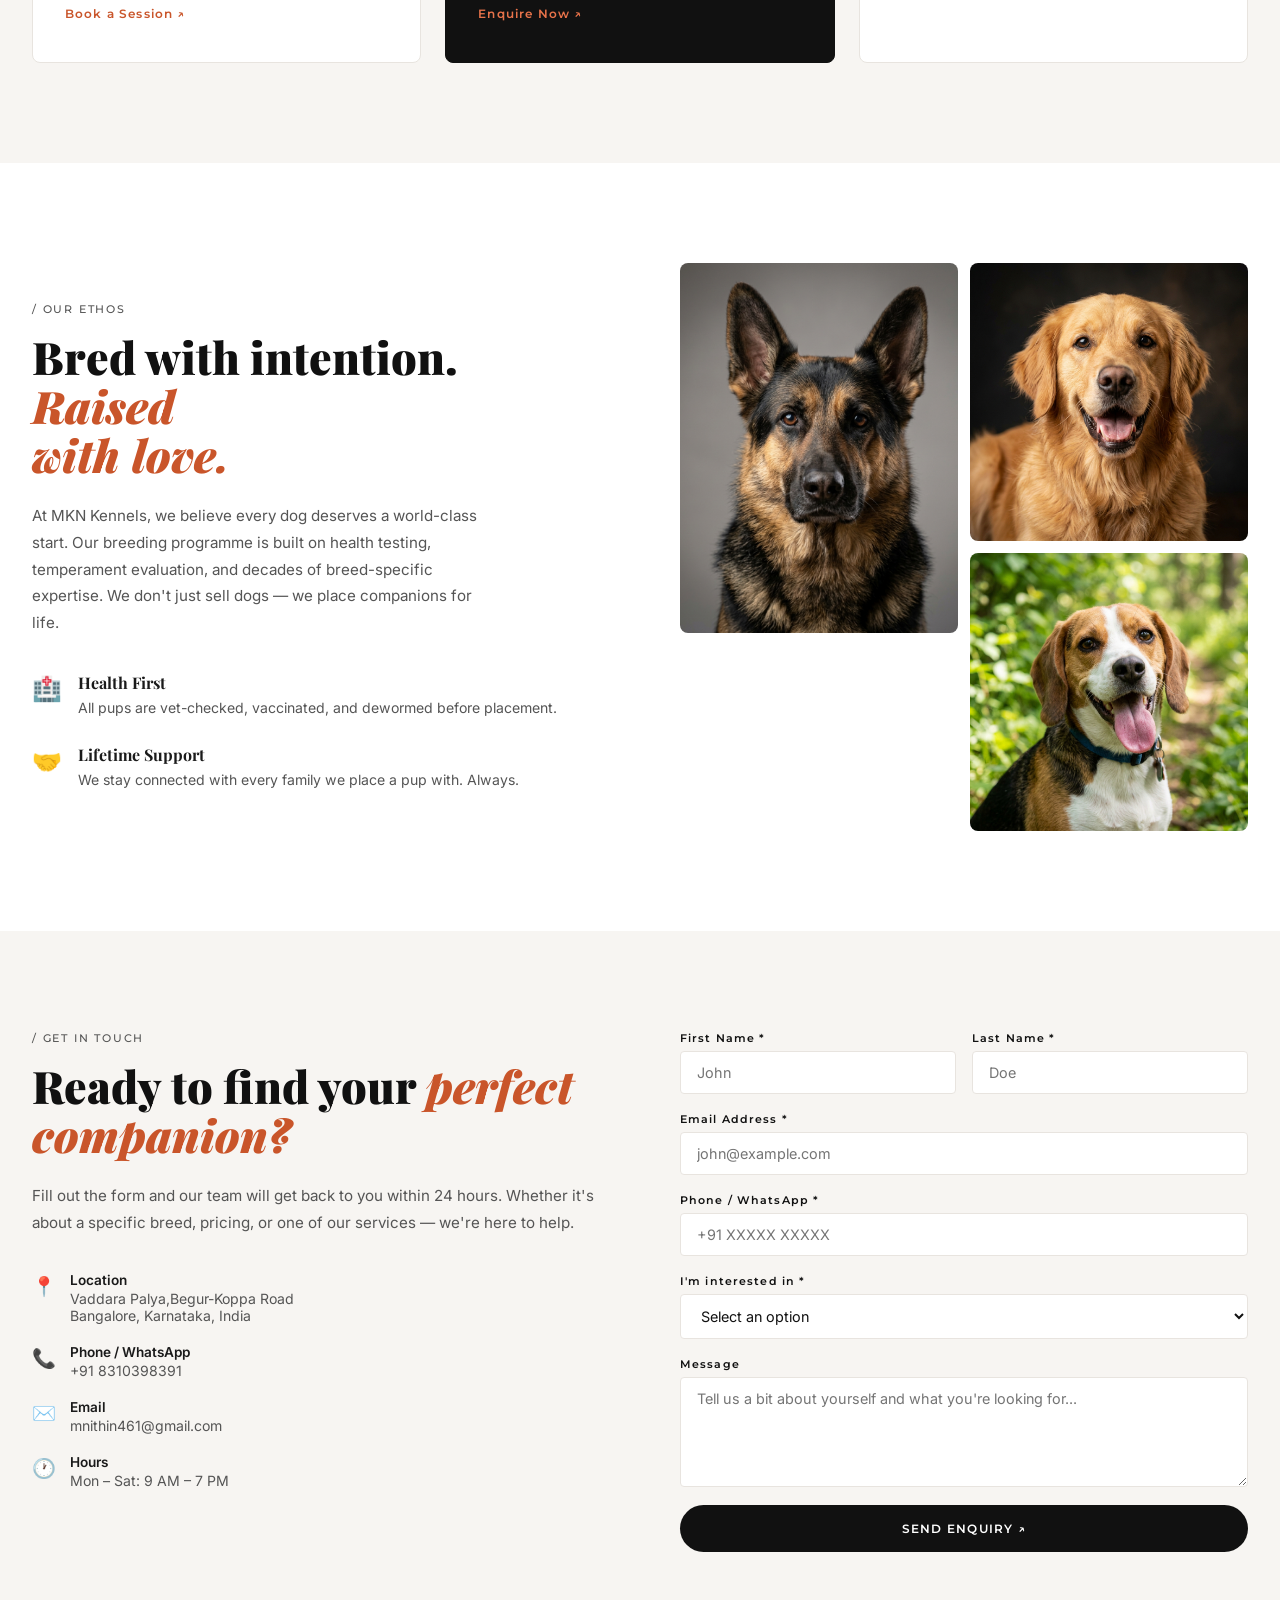
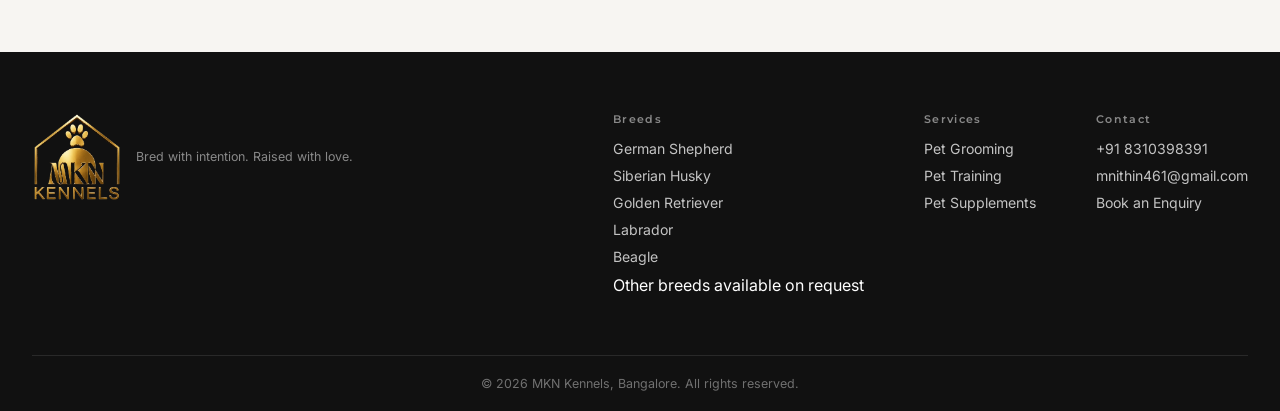
==== commit 0c786eec: "Remove Google site verification from index.html Removed Google site verification meta tag." ====
--- a/index.html
+++ b/index.html
@@ -2,7 +2,6 @@
 <html lang="en">
 <head>
   <meta charset="UTF-8" />
-  <meta name="google-site-verification" content="ceq79CkXztHYLomNCrkA1kfZ7HNwVMMCYYRp2NyStNw" />
   <link rel="icon" type="image/png" href="images/favicon.png" />
   <meta name="viewport" content="width=device-width, initial-scale=1.0" />
   <title>MKN Kennels — Premium Dog Breeders, Bangalore</title>
